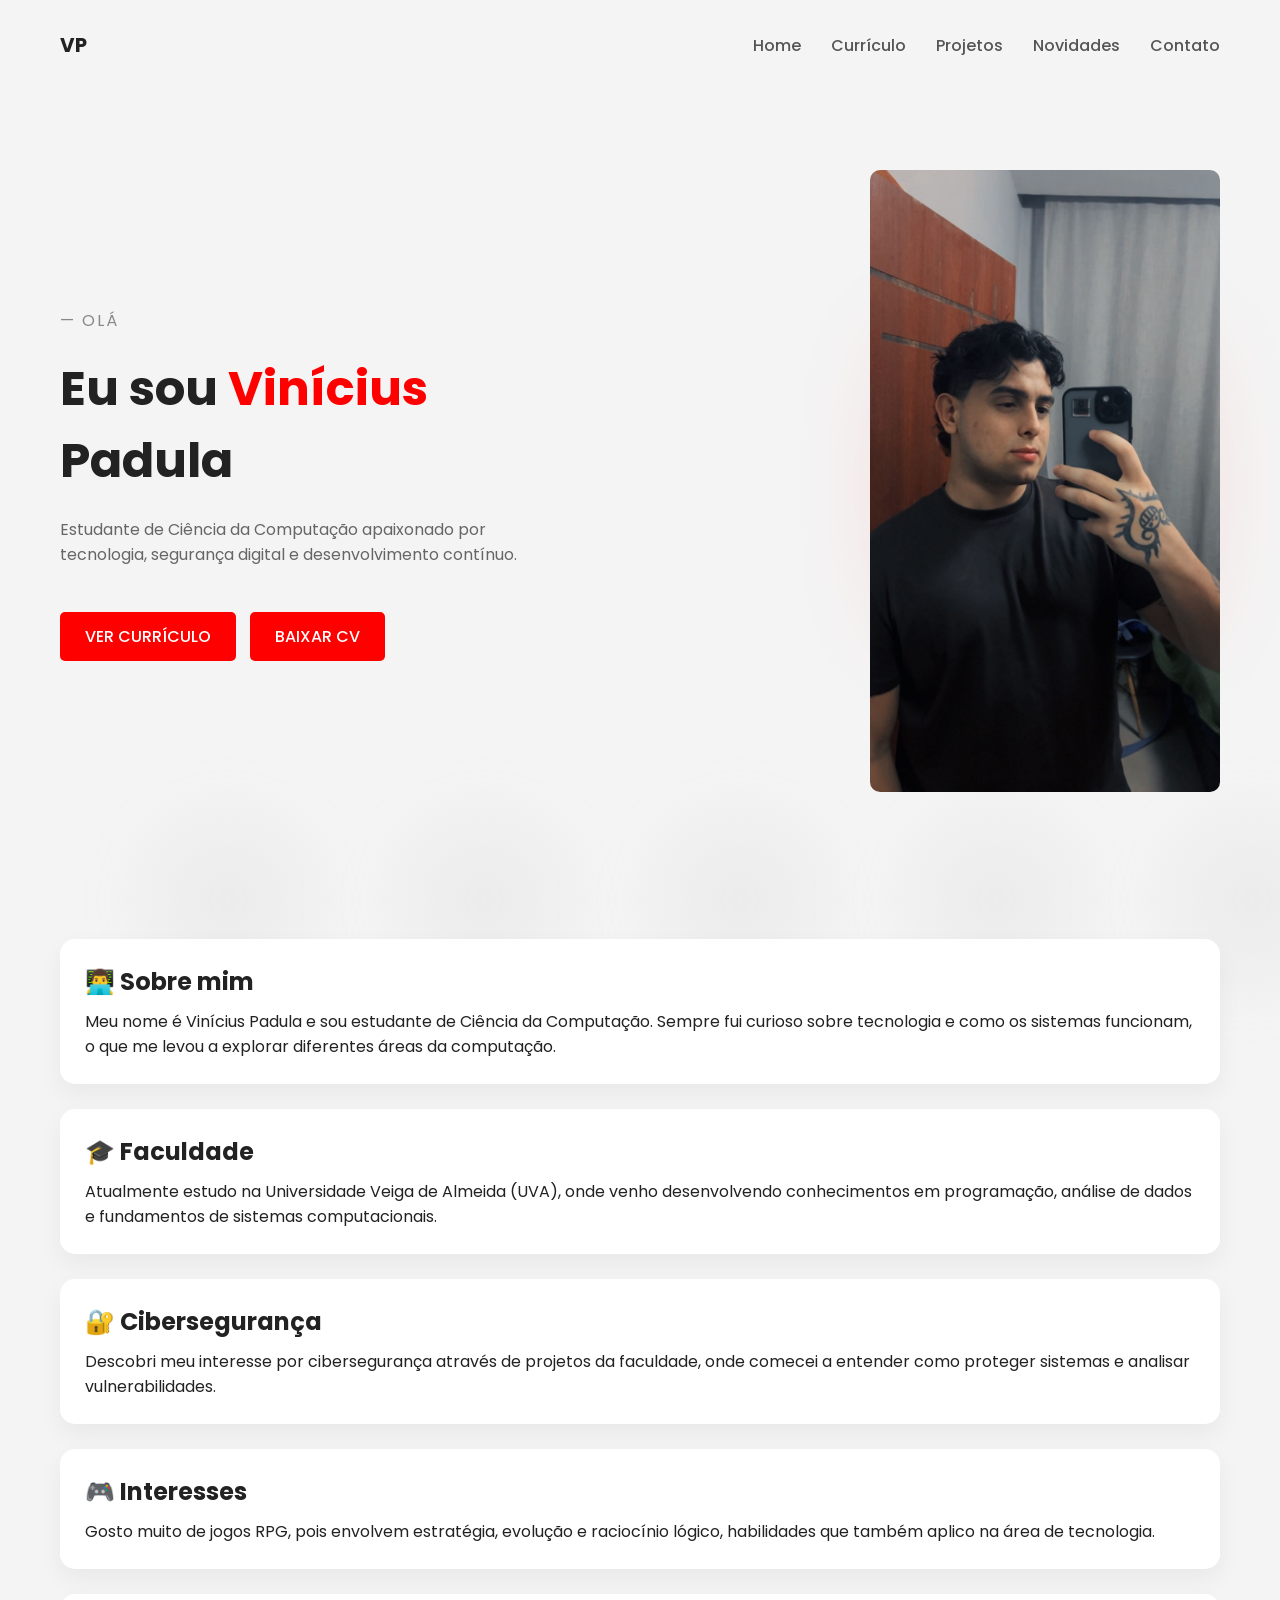
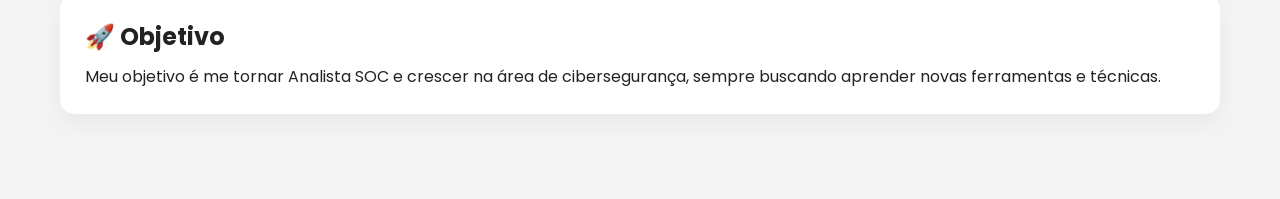
==== index.html @ 96071773 "portfolio final" ====
<!DOCTYPE html>
<html lang="pt-br">
<head>
    <meta charset="UTF-8">
    <meta name="viewport" content="width=device-width, initial-scale=1.0">
    <title>Vinícius Padula - Portfólio</title>

    <link href="https://fonts.googleapis.com/css2?family=Poppins:wght@300;500;700&display=swap" rel="stylesheet">
    <link rel="stylesheet" href="css/style.css">
</head>
<body>

<!-- FUMAÇA -->
<div class="smoke-container">
    <span></span>
    <span></span>
    <span></span>
    <span></span>
    <span></span>
</div>

<header>
    <nav>
        <h2 class="logo">VP</h2>

        <ul>
            <li><a href="#">Home</a></li>
            <li><a href="pages/curriculo.html">Currículo</a></li>
            <li><a href="pages/projetos.html">Projetos</a></li>
            <li><a href="pages/novidades.html">Novidades</a></li>
            <li><a href="pages/contato.html">Contato</a></li>
        </ul>
    </nav>
</header>

<section class="hero">

    <div class="left fade-in">
        <p class="hello">— OLÁ</p>

        <h1>
            Eu sou <span>Vinícius</span><br>
            Padula
        </h1>

        <p class="desc">
            Estudante de Ciência da Computação apaixonado por tecnologia,
            segurança digital e desenvolvimento contínuo.
        </p>

        <a href="pages/curriculo.html" class="btn">VER CURRÍCULO</a>

        <a href="assets/cv/vinicius-cv.pdf" download class="btn">
            BAIXAR CV
        </a>
    </div>

    <div class="right fade-in">
        <img src="assets/img/perfil.jpg" alt="Vinicius">
    </div>

</section>

<section class="page">

<div class="card fade-in">
    <h2>👨‍💻 Sobre mim</h2>
    <p>
        Meu nome é Vinícius Padula e sou estudante de Ciência da Computação.
        Sempre fui curioso sobre tecnologia e como os sistemas funcionam,
        o que me levou a explorar diferentes áreas da computação.
    </p>
</div>

<div class="card fade-in">
    <h2>🎓 Faculdade</h2>
    <p>
        Atualmente estudo na Universidade Veiga de Almeida (UVA), onde venho
        desenvolvendo conhecimentos em programação, análise de dados e
        fundamentos de sistemas computacionais.
    </p>
</div>

<div class="card fade-in">
    <h2>🔐 Cibersegurança</h2>
    <p>
        Descobri meu interesse por cibersegurança através de projetos da faculdade,
        onde comecei a entender como proteger sistemas e analisar vulnerabilidades.
    </p>
</div>

<div class="card fade-in">
    <h2>🎮 Interesses</h2>
    <p>
        Gosto muito de jogos RPG, pois envolvem estratégia, evolução e raciocínio lógico,
        habilidades que também aplico na área de tecnologia.
    </p>
</div>

<div class="card fade-in">
    <h2>🚀 Objetivo</h2>
    <p>
        Meu objetivo é me tornar Analista SOC e crescer na área de cibersegurança,
        sempre buscando aprender novas ferramentas e técnicas.
    </p>
</div>

</section>

</body>
</html>
---- css/style.css ----
* {
    margin: 0;
    padding: 0;
    box-sizing: border-box;
}

body {
    font-family: 'Poppins', sans-serif;
    background: #f4f4f4;
    color: #222;
    position: relative;
    z-index: 1;
}

/* NAVBAR */

header {
    padding: 30px 60px;
}

nav {
    display: flex;
    justify-content: space-between;
    align-items: center;
}

.logo {
    font-weight: 700;
    font-size: 20px;
}

nav ul {
    display: flex;
    gap: 30px;
    list-style: none;
}

nav a {
    text-decoration: none;
    color: #555;
    font-weight: 500;
    transition: 0.3s;
}

nav a:hover {
    color: red;
}

/* HERO */

.hero {
    display: flex;
    justify-content: space-between;
    align-items: center;
    padding: 80px 60px;
    position: relative;
    z-index: 2;
}

.left {
    max-width: 500px;
}

.hello {
    color: #888;
    letter-spacing: 2px;
    margin-bottom: 20px;
}

h1 {
    font-size: 48px;
    margin-bottom: 20px;
}

h1 span {
    color: red;
}

.desc {
    color: #666;
    margin-bottom: 30px;
}

/* BOTÕES */

.btn {
    display: inline-block;
    padding: 12px 25px;
    background: red;
    color: white;
    text-decoration: none;
    font-weight: 500;
    border-radius: 5px;
    margin-right: 10px;
    margin-top: 15px; /* ✅ ESPAÇO ADICIONADO */
    transition: 0.3s;
}

.btn:hover {
    background: black;
}

/* IMAGEM HERO */

.right {
    position: relative;
}

.right img {
    width: 350px;
    border-radius: 10px;
    z-index: 2;
    position: relative;
}

/* efeito atrás da imagem */
.right::before {
    content: "";
    position: absolute;
    width: 350px;
    height: 350px;
    background: radial-gradient(circle, rgba(255,0,0,0.2), transparent);
    top: 50%;
    left: 50%;
    transform: translate(-50%, -50%);
    z-index: 1;
    filter: blur(40px);
}

/* PÁGINAS */

.page {
    padding: 60px;
    position: relative;
    z-index: 2;
}

/* CARDS */

.card {
    background: white;
    padding: 25px;
    margin-bottom: 25px;
    border-radius: 15px;
    box-shadow: 0 10px 25px rgba(0,0,0,0.05);
    transition: 0.3s;
}

.card:hover {
    transform: translateY(-5px);
    box-shadow: 0 15px 35px rgba(0,0,0,0.1);
}

/* BOTÃO DENTRO DOS CARDS (PROJETOS) */

.card .btn {
    margin-top: 20px; /* MAIS ESPAÇO AINDA */
}

/* PROJETOS */

.card h2 {
    margin-bottom: 10px;
}

.card h3 {
    margin-top: 15px;
}

.card ul {
    margin-left: 20px;
    margin-top: 10px;
}

.card pre {
    background: #111;
    color: #0f0;
    padding: 15px;
    border-radius: 10px;
    overflow-x: auto;
    margin-top: 10px;
    font-size: 12px;
}

/* ANIMAÇÃO */

.fade-in {
    opacity: 0;
    transform: translateY(20px);
    animation: fadeUp 1s ease forwards;
}

@keyframes fadeUp {
    to {
        opacity: 1;
        transform: translateY(0);
    }
}

/* FUMAÇA */

.smoke-container {
    position: fixed;
    top: 0;
    left: 0;
    width: 100%;
    height: 100%;
    pointer-events: none;
    z-index: 0;
}

.smoke-container span {
    position: absolute;
    bottom: -100px;
    width: 200px;
    height: 200px;
    background: radial-gradient(circle, rgba(200,200,200,0.2), transparent);
    border-radius: 50%;
    filter: blur(25px);
    animation: smoke 12s linear infinite;
}

.smoke-container span:nth-child(1) { left: 10%; }
.smoke-container span:nth-child(2) { left: 30%; }
.smoke-container span:nth-child(3) { left: 50%; }
.smoke-container span:nth-child(4) { left: 70%; }
.smoke-container span:nth-child(5) { left: 90%; }

@keyframes smoke {
    0% {
        transform: translateY(0) scale(1);
        opacity: 0.3;
    }
    100% {
        transform: translateY(-120vh) scale(1.5);
        opacity: 0;
    }
}

/* RESPONSIVO */

@media (max-width: 900px) {

    .hero {
        flex-direction: column;
        text-align: center;
    }

    .right img {
        margin-top: 20px;
        width: 220px;
    }

    nav ul {
        display: none;
    }

    .page {
        padding: 30px;
    }
}

/* FORMULÁRIO */

form {
    display: flex;
    flex-direction: column;
    gap: 15px;
}

form input,
form textarea {
    padding: 12px;
    border: 1px solid #ddd;
    border-radius: 8px;
    font-family: inherit;
}

form textarea {
    min-height: 120px;
    resize: none;
}

form input:focus,
form textarea:focus {
    outline: none;
    border-color: red;
}
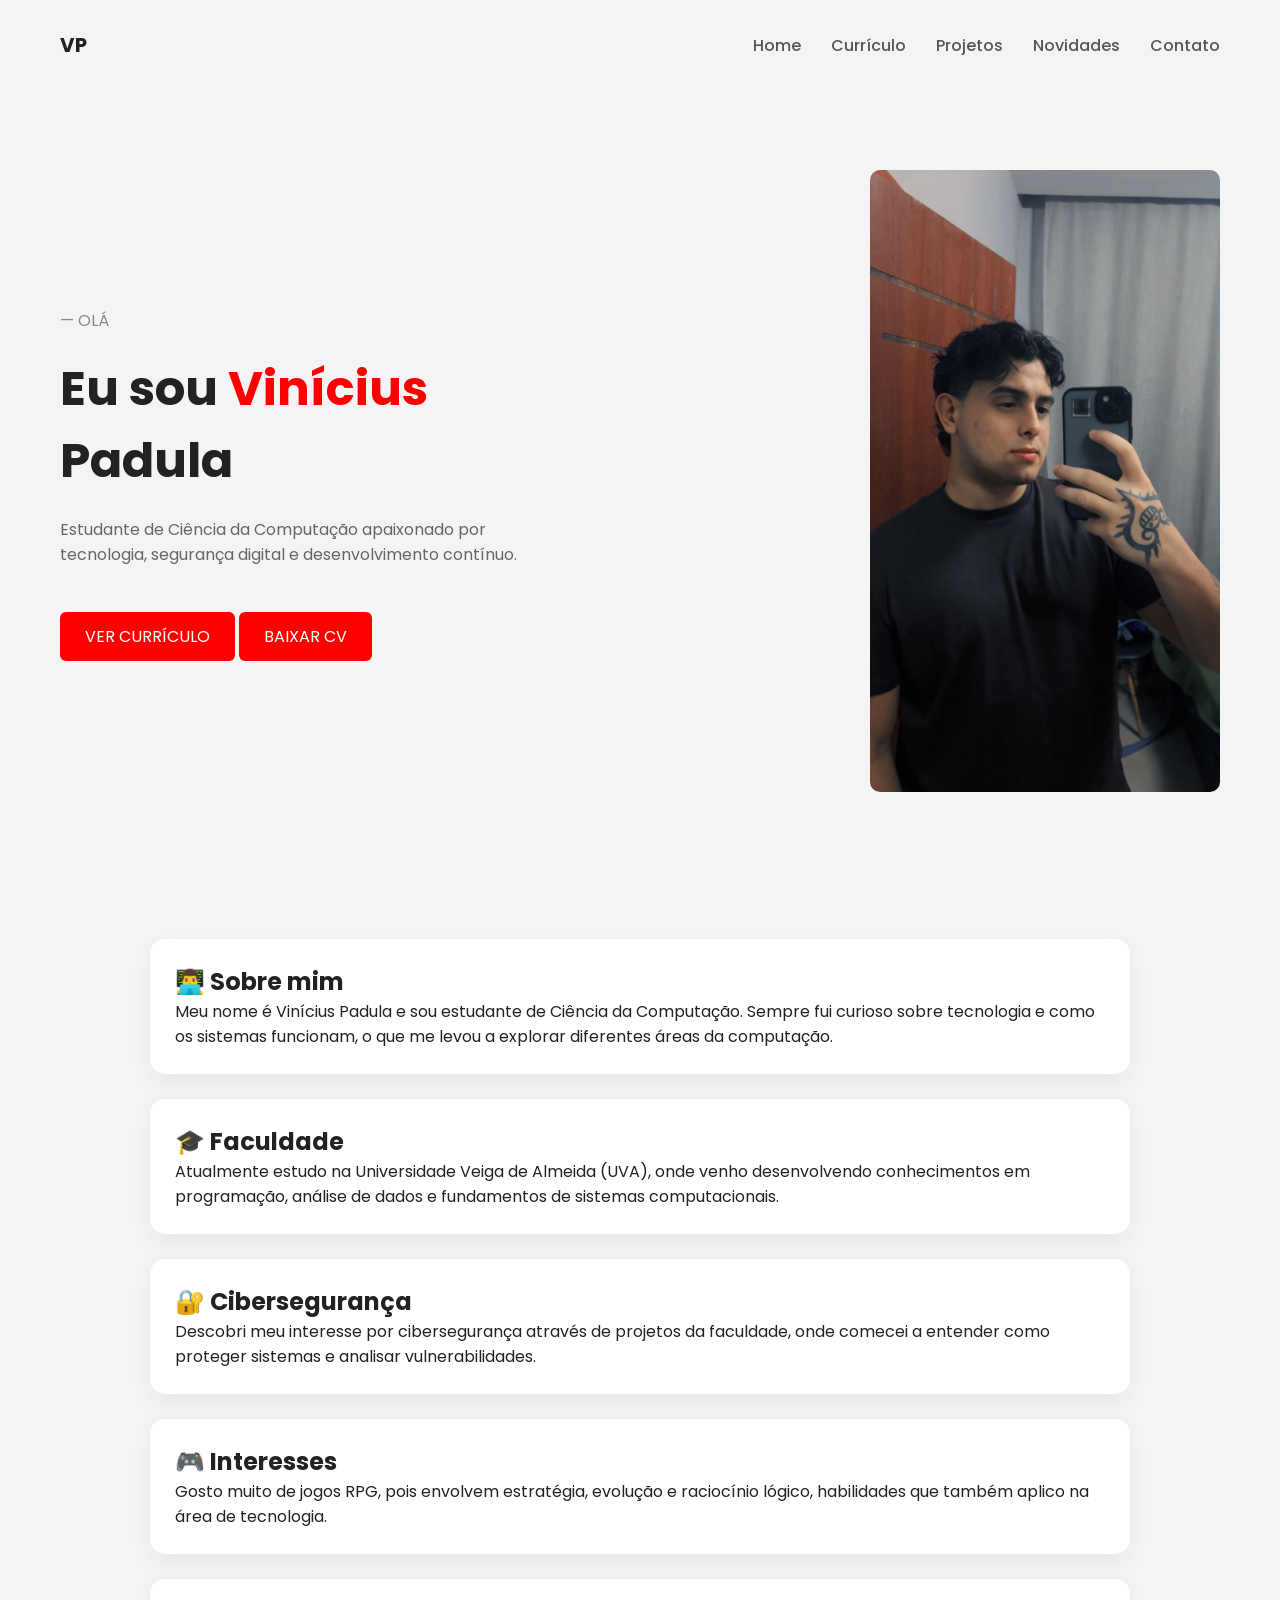
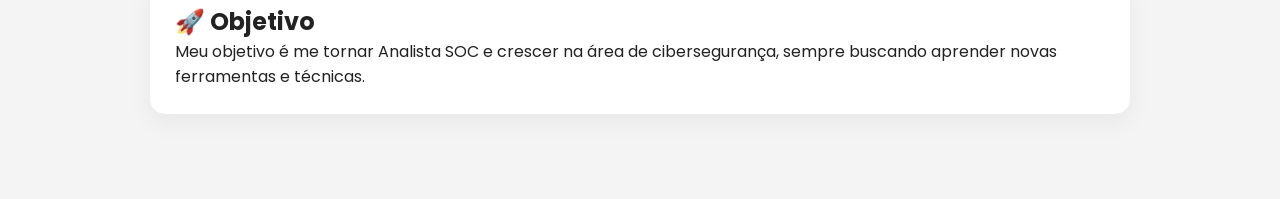
==== commit e7e851e4: "layout final responsivo" ====
--- a/index.html
+++ b/index.html
@@ -2,6 +2,7 @@
 <html lang="pt-br">
 <head>
     <meta charset="UTF-8">
+    <meta name="viewport" content="width=device-width, initial-scale=1.0">
     <meta name="viewport" content="width=device-width, initial-scale=1.0">
     <title>Vinícius Padula - Portfólio</title>
 
--- a/css/style.css
+++ b/css/style.css
@@ -8,11 +8,9 @@
     font-family: 'Poppins', sans-serif;
     background: #f4f4f4;
     color: #222;
-    position: relative;
-    z-index: 1;
-}
-
-/* NAVBAR */
+}
+
+/* NAV */
 
 header {
     padding: 30px 60px;
@@ -39,7 +37,6 @@
     text-decoration: none;
     color: #555;
     font-weight: 500;
-    transition: 0.3s;
 }
 
 nav a:hover {
@@ -53,8 +50,6 @@
     justify-content: space-between;
     align-items: center;
     padding: 80px 60px;
-    position: relative;
-    z-index: 2;
 }
 
 .left {
@@ -63,7 +58,6 @@
 
 .hello {
     color: #888;
-    letter-spacing: 2px;
     margin-bottom: 20px;
 }
 
@@ -81,7 +75,7 @@
     margin-bottom: 30px;
 }
 
-/* BOTÕES */
+/* BOTÃO */
 
 .btn {
     display: inline-block;
@@ -89,50 +83,32 @@
     background: red;
     color: white;
     text-decoration: none;
-    font-weight: 500;
-    border-radius: 5px;
-    margin-right: 10px;
-    margin-top: 15px; /* ✅ ESPAÇO ADICIONADO */
+    border-radius: 6px;
+    margin-top: 15px;
     transition: 0.3s;
 }
 
 .btn:hover {
-    background: black;
-}
-
-/* IMAGEM HERO */
-
-.right {
-    position: relative;
-}
+    background: #cc0000;
+}
+
+.btn:active {
+    transform: scale(0.97);
+}
+
+/* IMAGEM */
 
 .right img {
     width: 350px;
     border-radius: 10px;
-    z-index: 2;
-    position: relative;
-}
-
-/* efeito atrás da imagem */
-.right::before {
-    content: "";
-    position: absolute;
-    width: 350px;
-    height: 350px;
-    background: radial-gradient(circle, rgba(255,0,0,0.2), transparent);
-    top: 50%;
-    left: 50%;
-    transform: translate(-50%, -50%);
-    z-index: 1;
-    filter: blur(40px);
-}
-
-/* PÁGINAS */
+}
+
+/* PÁGINAS PADRÃO */
 
 .page {
     padding: 60px;
-    position: relative;
-    z-index: 2;
+    max-width: 1100px;
+    margin: auto;
 }
 
 /* CARDS */
@@ -148,141 +124,107 @@
 
 .card:hover {
     transform: translateY(-5px);
-    box-shadow: 0 15px 35px rgba(0,0,0,0.1);
-}
-
-/* BOTÃO DENTRO DOS CARDS (PROJETOS) */
-
-.card .btn {
-    margin-top: 20px; /* MAIS ESPAÇO AINDA */
-}
-
-/* PROJETOS */
-
-.card h2 {
-    margin-bottom: 10px;
-}
-
-.card h3 {
-    margin-top: 15px;
-}
-
-.card ul {
-    margin-left: 20px;
-    margin-top: 10px;
-}
-
-.card pre {
-    background: #111;
-    color: #0f0;
-    padding: 15px;
+}
+
+/* FORMULÁRIO */
+
+.form-contato {
+    display: flex;
+    flex-direction: column;
+    gap: 20px;
+}
+
+.input-group {
+    display: flex;
+    gap: 15px;
+}
+
+.input-group input {
+    flex: 1;
+}
+
+.form-contato input,
+.form-contato textarea {
+    padding: 14px;
+    border: 1px solid #ddd;
     border-radius: 10px;
-    overflow-x: auto;
-    margin-top: 10px;
-    font-size: 12px;
-}
-
-/* ANIMAÇÃO */
-
-.fade-in {
-    opacity: 0;
-    transform: translateY(20px);
-    animation: fadeUp 1s ease forwards;
-}
-
-@keyframes fadeUp {
-    to {
-        opacity: 1;
-        transform: translateY(0);
-    }
-}
-
-/* FUMAÇA */
-
-.smoke-container {
-    position: fixed;
-    top: 0;
-    left: 0;
-    width: 100%;
-    height: 100%;
-    pointer-events: none;
-    z-index: 0;
-}
-
-.smoke-container span {
-    position: absolute;
-    bottom: -100px;
-    width: 200px;
-    height: 200px;
-    background: radial-gradient(circle, rgba(200,200,200,0.2), transparent);
-    border-radius: 50%;
-    filter: blur(25px);
-    animation: smoke 12s linear infinite;
-}
-
-.smoke-container span:nth-child(1) { left: 10%; }
-.smoke-container span:nth-child(2) { left: 30%; }
-.smoke-container span:nth-child(3) { left: 50%; }
-.smoke-container span:nth-child(4) { left: 70%; }
-.smoke-container span:nth-child(5) { left: 90%; }
-
-@keyframes smoke {
-    0% {
-        transform: translateY(0) scale(1);
-        opacity: 0.3;
-    }
-    100% {
-        transform: translateY(-120vh) scale(1.5);
-        opacity: 0;
-    }
-}
-
-/* RESPONSIVO */
-
-@media (max-width: 900px) {
-
-    .hero {
-        flex-direction: column;
-        text-align: center;
-    }
-
-    .right img {
-        margin-top: 20px;
-        width: 220px;
-    }
-
-    nav ul {
-        display: none;
-    }
-
-    .page {
-        padding: 30px;
-    }
-}
-
-/* FORMULÁRIO */
-
-form {
-    display: flex;
-    flex-direction: column;
-    gap: 15px;
-}
-
-form input,
-form textarea {
-    padding: 12px;
-    border: 1px solid #ddd;
-    border-radius: 8px;
-    font-family: inherit;
-}
-
-form textarea {
-    min-height: 120px;
-    resize: none;
-}
-
-form input:focus,
-form textarea:focus {
+}
+
+.form-contato textarea {
+    min-height: 140px;
+}
+
+.form-contato input:focus,
+.form-contato textarea:focus {
     outline: none;
     border-color: red;
+}
+
+/* ================= MOBILE ================= */
+
+@media (max-width: 768px) {
+
+    body {
+        overflow-x: hidden;
+    }
+
+    header {
+        padding: 20px;
+    }
+
+    nav {
+        flex-direction: column;
+        gap: 10px;
+    }
+
+    nav ul {
+        display: flex;
+        flex-direction: column;
+        gap: 10px;
+    }
+
+    .hero {
+        flex-direction: column;
+        text-align: center;
+        padding: 40px 20px;
+    }
+
+    .left {
+        max-width: 100%;
+    }
+
+    h1 {
+        font-size: 28px;
+    }
+
+    .desc {
+        font-size: 14px;
+    }
+
+    .right img {
+        width: 200px;
+        margin-top: 20px;
+    }
+
+    .page {
+        padding: 20px;
+    }
+
+    .card {
+        padding: 20px;
+    }
+
+    .btn {
+        width: 100%;
+        text-align: center;
+    }
+
+    .input-group {
+        flex-direction: column;
+    }
+
+    .form-contato input,
+    .form-contato textarea {
+        width: 100%;
+    }
 }
